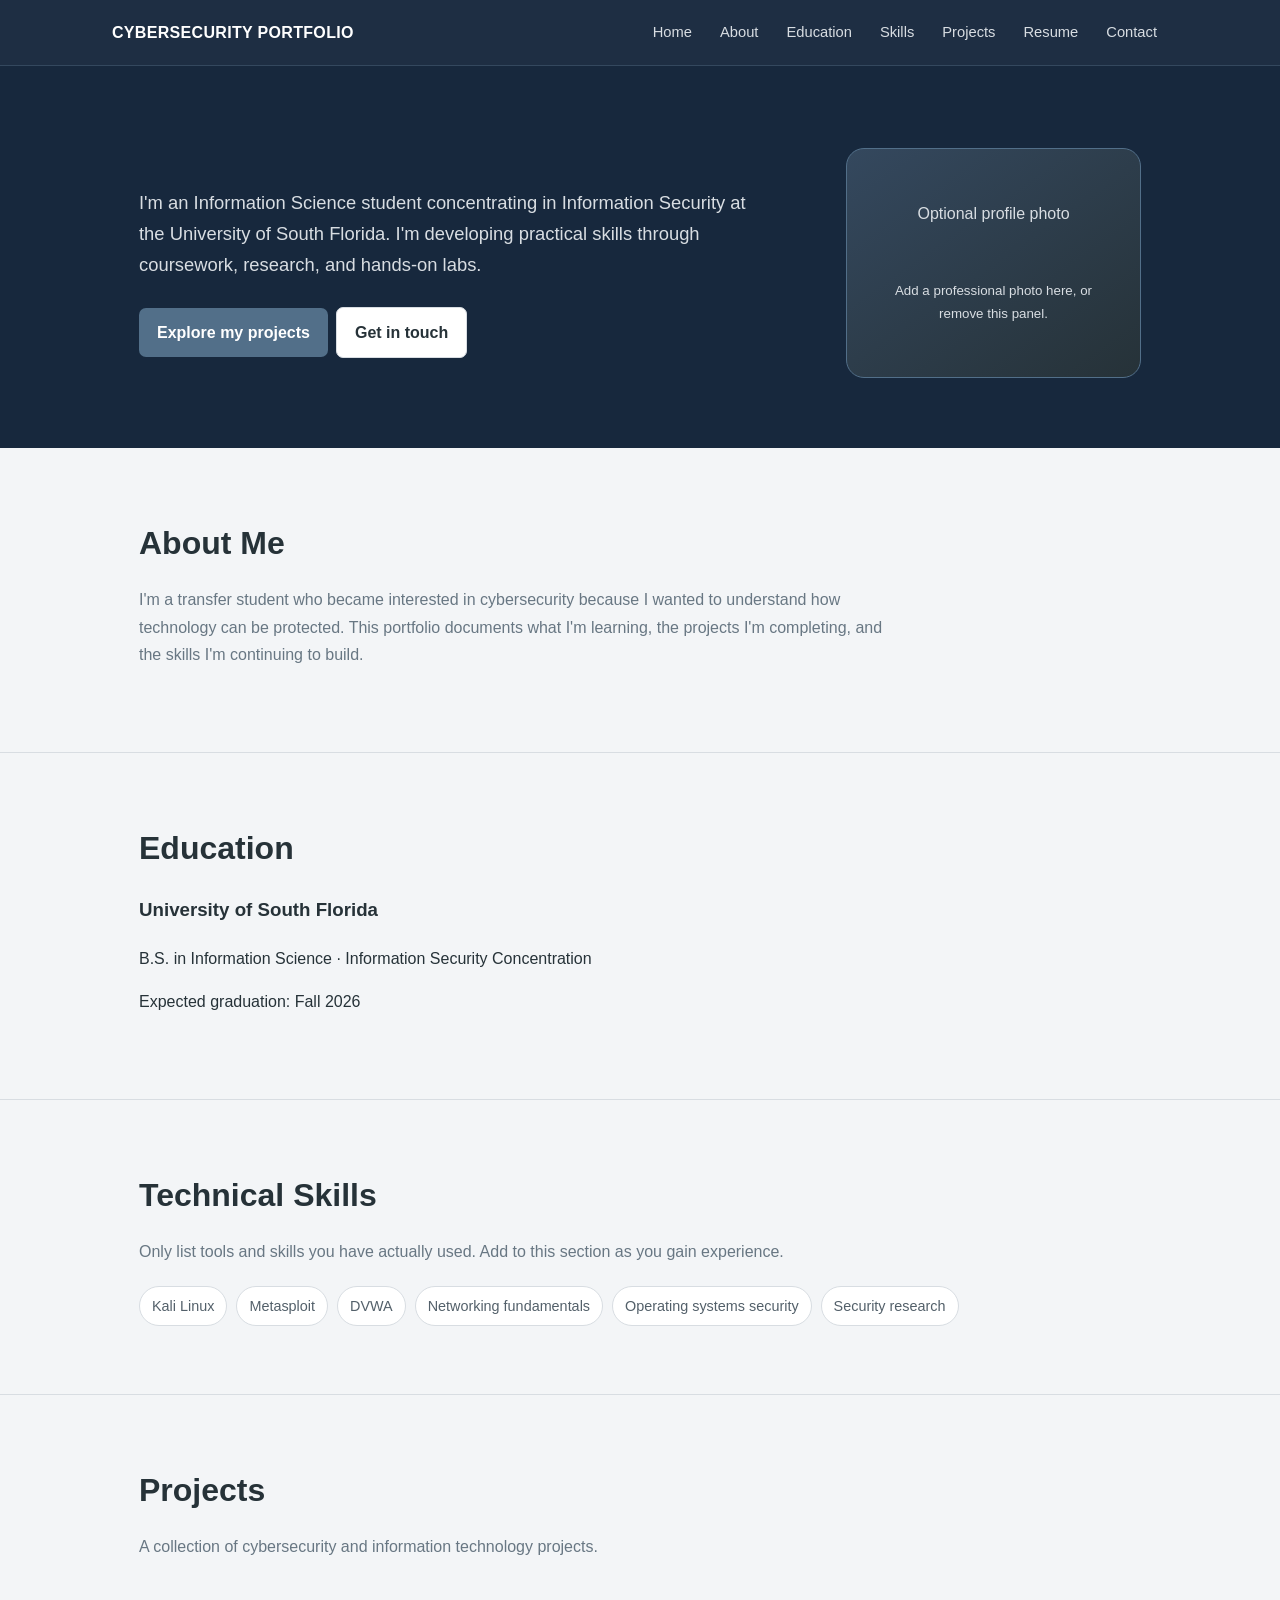
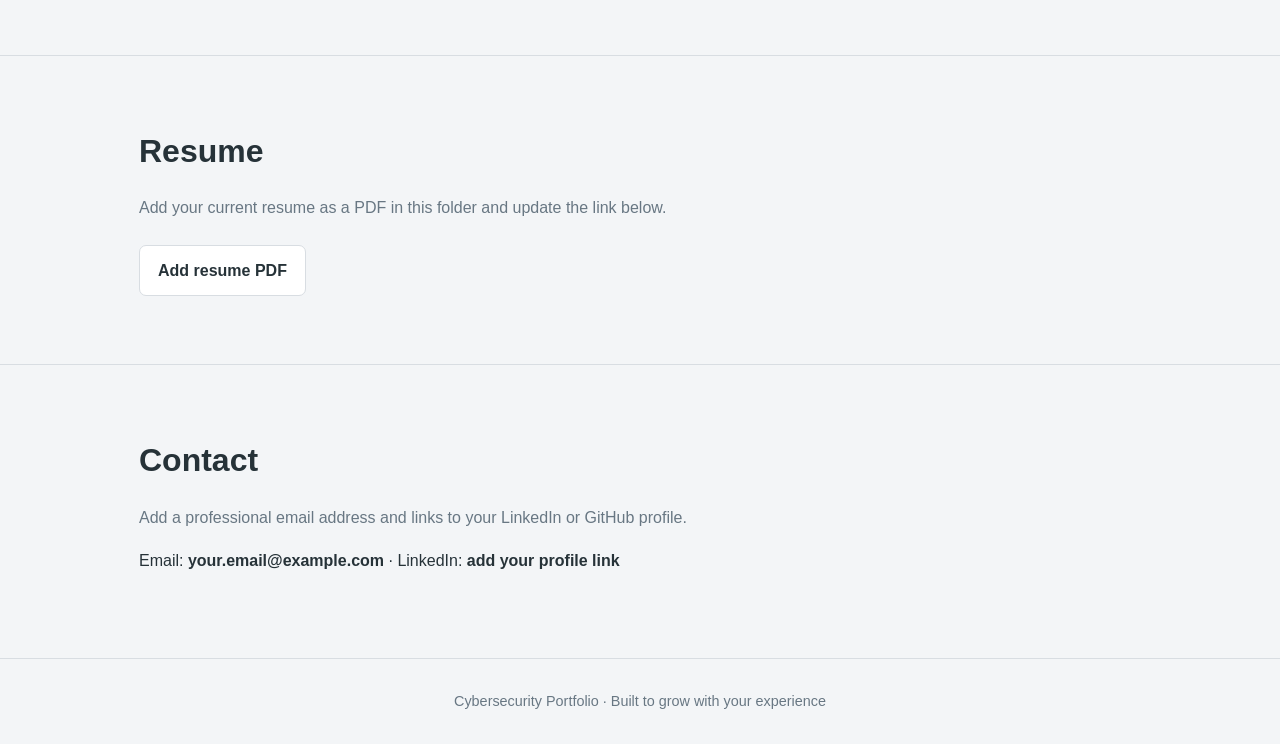
==== index.html @ 1b739c0e "Fix duplicate content in hero section Removed duplicate content in the hero section of the portfolio" ====
<!doctype html><html lang="en"><head><meta charset="utf-8"><meta name="viewport" content="width=device-width, initial-scale=1"><title>Cybersecurity Portfolio</title><link rel="stylesheet" href="assets/css/style.css"></head><body>
<header class="topbar"><div class="nav"><a class="brand" href="#home">CYBERSECURITY PORTFOLIO</a><nav class="navlinks"><a href="#home">Home</a><a href="#about">About</a><a href="#education">Education</a><a href="#skills">Skills</a><a href="#projects">Projects</a><a href="#resume">Resume</a><a href="#contact">Contact</a></nav></div></header>
<main><section class="hero" id="home"><div class="container hero-grid"><div><p class="lead">I'm an Information Science student concentrating in Information Security at the University of South Florida. I'm developing practical skills through coursework, research, and hands-on labs.</p><a class="button" href="#projects">Explore my projects</a><a class="button secondary" href="#contact">Get in touch</a></div><div class="portrait">Optional profile photo<br><small>Add a professional photo here, or remove this panel.</small></div></div></section>
<section class="section" id="about"><div class="container"><h2>About Me</h2><p class="section-intro">I'm a transfer student who became interested in cybersecurity because I wanted to understand how technology can be protected. This portfolio documents what I'm learning, the projects I'm completing, and the skills I'm continuing to build.</p></div></section>
<section class="section" id="education"><div class="container"><h2>Education</h2><div class="panel"><h3>University of South Florida</h3><p>B.S. in Information Science · Information Security Concentration</p><p>Expected graduation: Fall 2026</p></div></div></section>
<section class="section" id="skills"><div class="container"><h2>Technical Skills</h2><p class="section-intro">Only list tools and skills you have actually used. Add to this section as you gain experience.</p><div class="chips"><span class="chip">Kali Linux</span><span class="chip">Metasploit</span><span class="chip">DVWA</span><span class="chip">Networking fundamentals</span><span class="chip">Operating systems security</span><span class="chip">Security research</span></div></div></section>

<section class="section" id="projects">
    <div class="container">
        <h2>Projects</h2>
        <p class="section-intro">
            A collection of cybersecurity and information technology projects.
        </p>

        <div class="grid">
            <!-- Your project cards will go here -->
        </div>
    </div>
</section>

<section class="section" id="resume"><div class="container"><h2>Resume</h2><p class="section-intro">Add your current resume as a PDF in this folder and update the link below.</p><a class="button secondary" href="#" onclick="alert('Replace this link with your resume PDF.');return false;">Add resume PDF</a></div></section>
<section class="section" id="contact"><div class="container"><h2>Contact</h2><p class="section-intro">Add a professional email address and links to your LinkedIn or GitHub profile.</p><p>Email: <strong>your.email@example.com</strong> · LinkedIn: <strong>add your profile link</strong></p></div></section></main><footer>Cybersecurity Portfolio · Built to grow with your experience</footer><script src="assets/js/main.js"></script></body></html>
---- assets/css/style.css ----
:root {
    --ink: #263238;
    --muted: #687783;
    --accent: #526F89;
    --bg: #F3F5F7;
    --card: #FFFFFF;
    --line: #D8DDE2;
}
*{box-sizing:border-box}html{scroll-behavior:smooth;scroll-padding-top:86px}body{margin:0;font:16px/1.7 "Segoe UI",Arial,sans-serif;color:var(--ink);background:var(--bg)}a{color:inherit} .topbar {
    position: sticky;
    top: 0;
    z-index: 10;
    background: rgba(23,40,61,.97);
    border-bottom: 1px solid #34485E;
    backdrop-filter: blur(10px);
}
.nav{max-width:1100px;margin:auto;display:flex;align-items:center;justify-content:space-between;padding:12px 22px;gap:16px} .brand {
    font-weight: 750;
    text-decoration: none;
    letter-spacing: .02em;
    color: #FFFFFF;
}
.navlinks{display:flex;gap:6px;flex-wrap:wrap} .navlinks a {
    padding: 8px 11px;
    border-radius: 7px;
    text-decoration: none;
    font-size: .92rem;
    color: #D8DDE2;
}

.navlinks a:hover,
.navlinks a.active {
    background: #34485E;
    color: #FFFFFF;
}
.container{max-width:1050px;margin:auto;padding:0 24px} .hero {
    padding: 82px 0 70px;
    background: #17283D;
    color: #FFFFFF;
}
.hero-grid{display:grid;grid-template-columns:1.5fr .7fr;gap:75px;align-items:center} .eyebrow {
    text-transform: uppercase;
    letter-spacing: .16em;
    color: #A8BDCE;
    font-size: .78rem;
    font-weight: 700;
}
.hero h1{font-size:clamp(2.2rem,5vw,3.8rem);line-height:1.12;margin:.3em 0} .lead {
    font-size: 1.15rem;
    color: #D8DDE2;
    max-width: 720px;
}
.portrait {
    border-radius: 18px;
    background: linear-gradient(145deg, #34485E, #263238);
    min-height: 230px;
    display: grid;
    place-items: center;
    color: #D8DDE2;
    text-align: center;
    padding: 25px;
    border: 1px solid #526F89;
    width: 100%;
    max-width: 300px;
    justify-self: end;
}
.section{padding:68px 0;border-bottom:1px solid var(--line)}.section h2{font-size:2rem;margin:0 0 10px}.section-intro{color:var(--muted);max-width:760px}.grid{display:grid;grid-template-columns:repeat(2,1fr);gap:18px;margin-top:26px}.tile{background:var(--card);padding:24px;border:1px solid var(--line);border-radius:12px;box-shadow:0 8px 24px rgba(30,45,60,.04)}.tile h3{margin:0 0 8px}.tile p{color:var(--muted);margin:0 0 14px} .tile a {
    color: #526F89;
    font-weight: 650;
    text-decoration: none;
}

.tile a:hover {
    color: #17283D;
    text-decoration: underline;
}
.chips{display:flex;flex-wrap:wrap;gap:9px;margin-top:20px}.chip{background:#fff;border:1px solid var(--line);border-radius:99px;padding:7px 12px;color:#53606a;font-size:.9rem}.two-col{display:grid;grid-template-columns:1fr 1fr;gap:30px}.button{display:inline-block;background:var(--accent);color:#fff;text-decoration:none;padding:11px 18px;border-radius:7px;font-weight:650;margin:8px 8px 0 0}.button.secondary{background:#fff;color:var(--ink);border:1px solid var(--line)}footer{text-align:center;padding:30px;color:var(--muted);font-size:.9rem}.subhead{position:sticky;top:0;background:#fff;border-bottom:1px solid var(--line);padding:15px max(24px,calc((100% - 1050px)/2));display:flex;justify-content:space-between;gap:20px;z-index:5}.subhead nav{display:flex;gap:18px}.subhead a{text-decoration:none}.project-detail{padding-top:55px;padding-bottom:70px}.project-detail section{margin:38px 0}.menu-button{display:none}
@media(max-width:700px){.hero-grid,.two-col{grid-template-columns:1fr}.portrait{min-height:130px}.grid{grid-template-columns:1fr}.nav{align-items:flex-start;flex-direction:column}.navlinks{gap:2px}.navlinks a{padding:6px 8px;font-size:.85rem}.hero{padding:55px 0}.section{padding:48px 0}.subhead{position:static;flex-direction:column}.subhead nav{flex-wrap:wrap}}
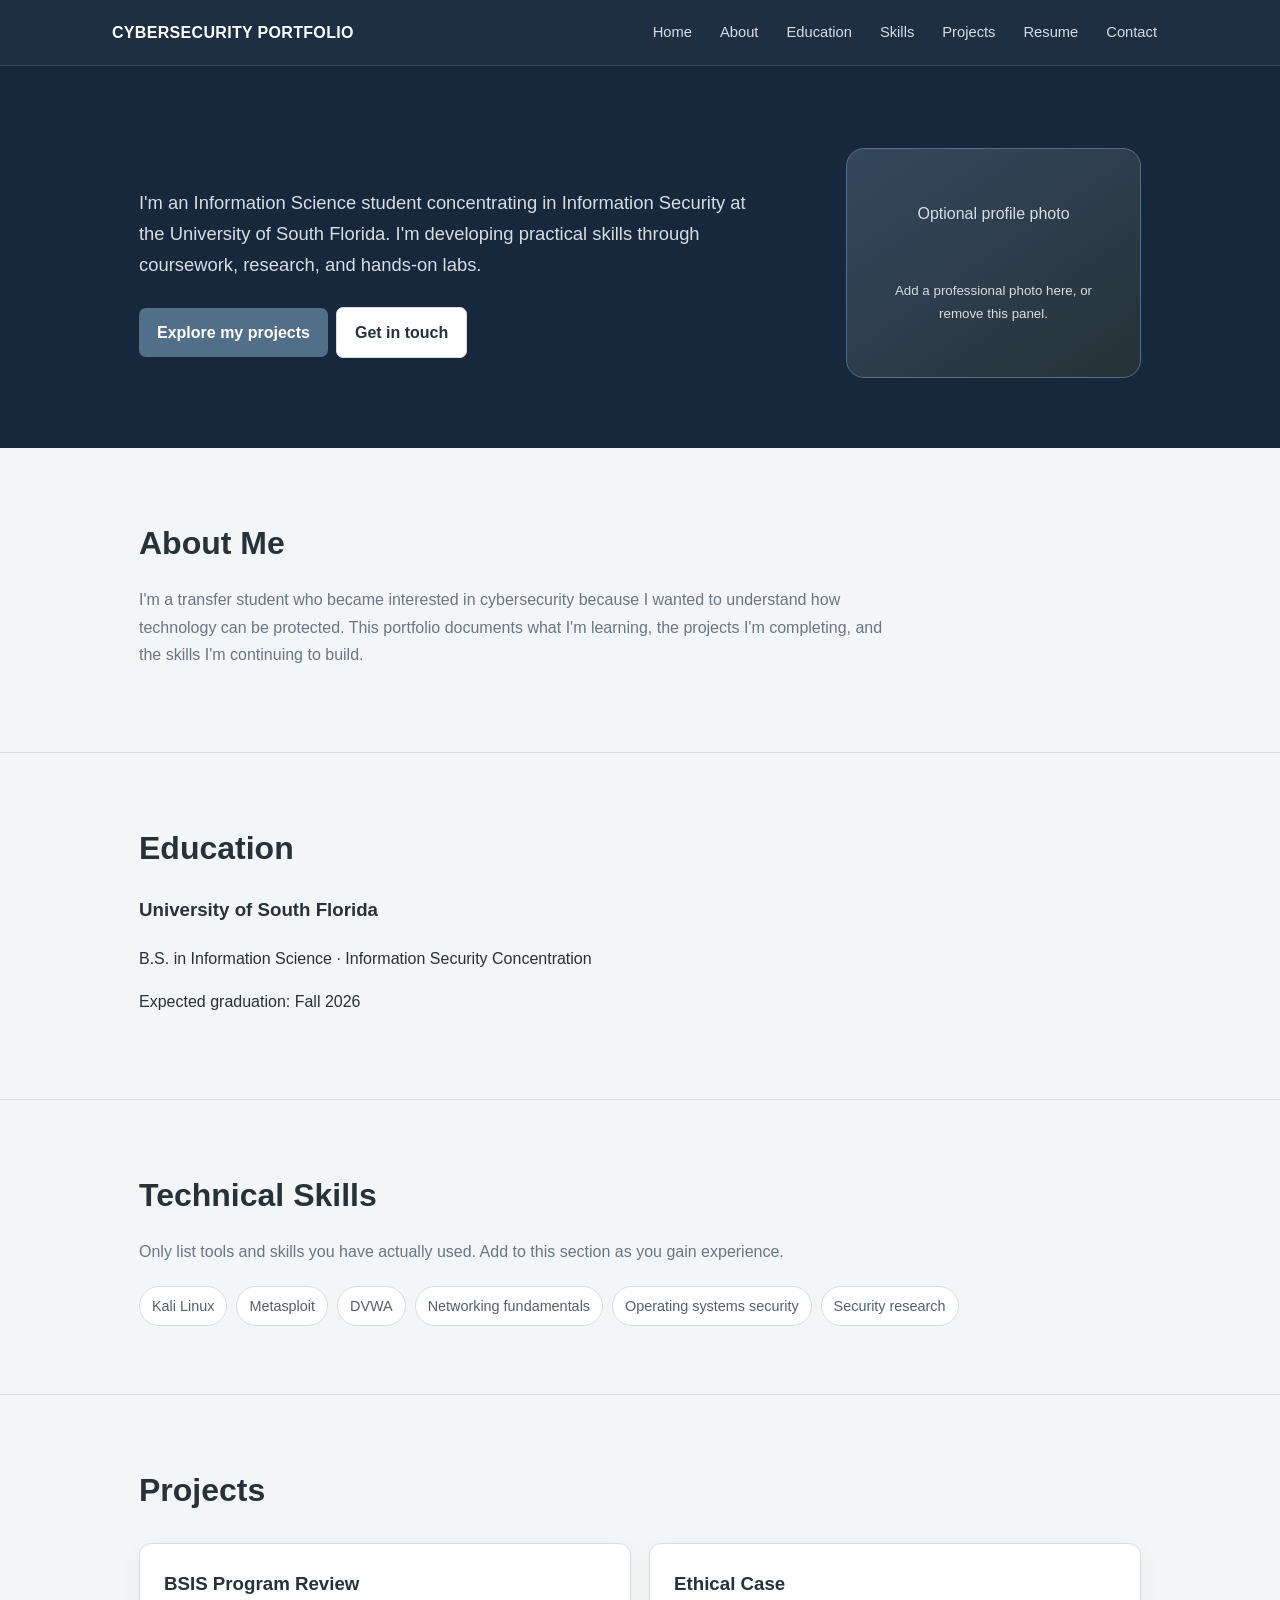
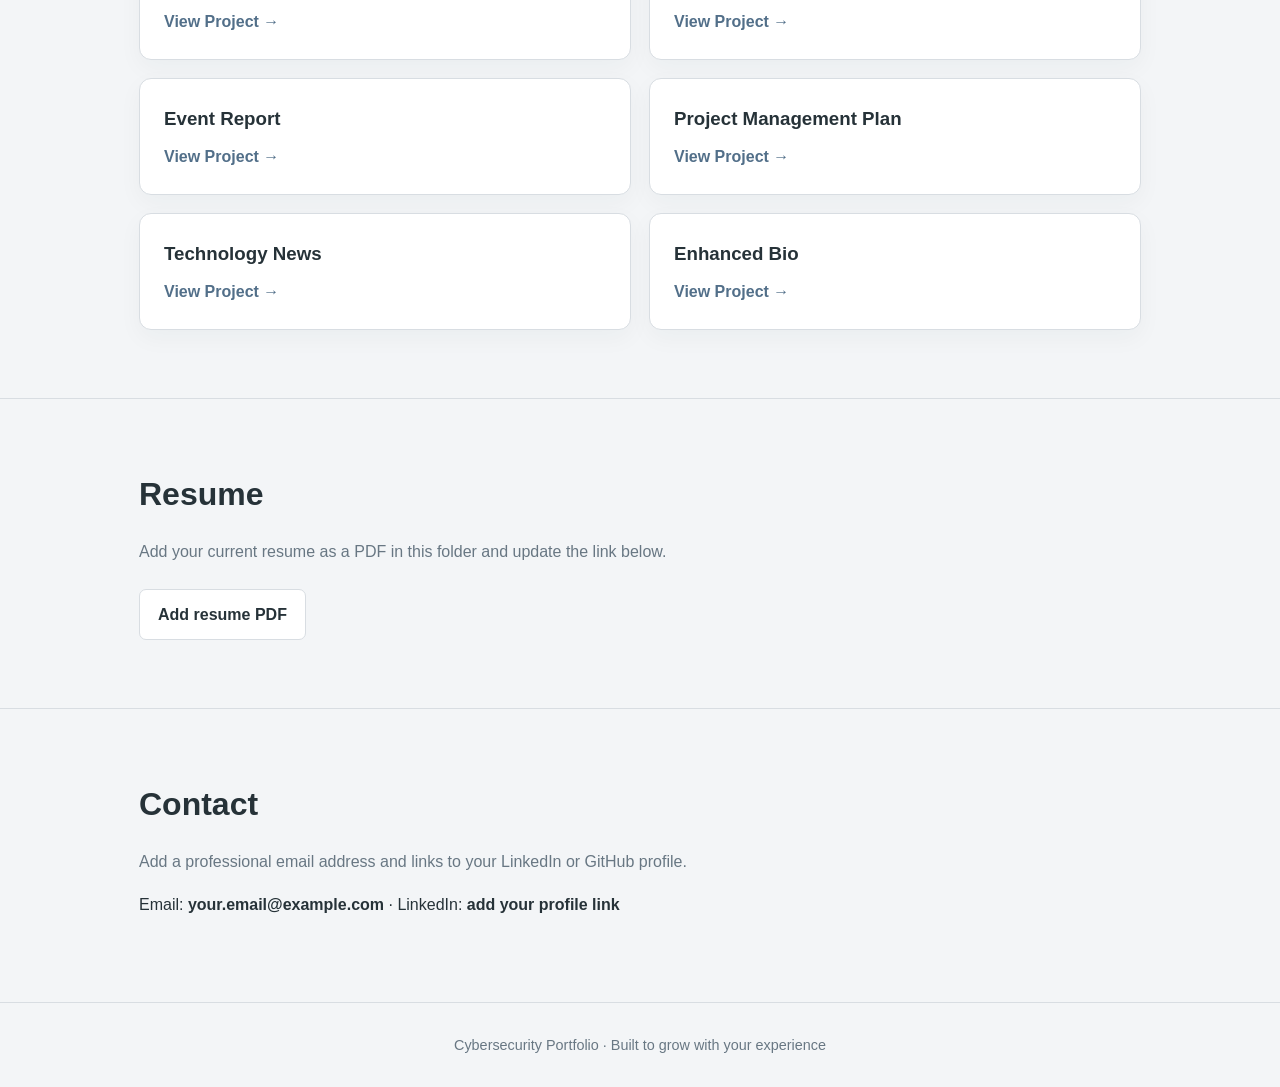
==== commit ef3f5e94: "Add project section with multiple project links" ====
--- a/index.html
+++ b/index.html
@@ -5,18 +5,47 @@
 <section class="section" id="education"><div class="container"><h2>Education</h2><div class="panel"><h3>University of South Florida</h3><p>B.S. in Information Science · Information Security Concentration</p><p>Expected graduation: Fall 2026</p></div></div></section>
 <section class="section" id="skills"><div class="container"><h2>Technical Skills</h2><p class="section-intro">Only list tools and skills you have actually used. Add to this section as you gain experience.</p><div class="chips"><span class="chip">Kali Linux</span><span class="chip">Metasploit</span><span class="chip">DVWA</span><span class="chip">Networking fundamentals</span><span class="chip">Operating systems security</span><span class="chip">Security research</span></div></div></section>
 
+
 <section class="section" id="projects">
     <div class="container">
         <h2>Projects</h2>
-        <p class="section-intro">
-            A collection of cybersecurity and information technology projects.
-        </p>
 
         <div class="grid">
-            <!-- Your project cards will go here -->
+
+            <article class="tile">
+                <h3>BSIS Program Review</h3>
+                <a href="documents/BSIS%20Program%20Review.pdf" target="_blank">View Project →</a>
+            </article>
+
+            <article class="tile">
+                <h3>Ethical Case</h3>
+                <a href="documents/EthicalCase.docx" target="_blank">View Project →</a>
+            </article>
+
+            <article class="tile">
+                <h3>Event Report</h3>
+                <a href="documents/Event%20Report.docx" target="_blank">View Project →</a>
+            </article>
+
+            <article class="tile">
+                <h3>Project Management Plan</h3>
+                <a href="documents/Project%20Management%20Plan.docx" target="_blank">View Project →</a>
+            </article>
+
+            <article class="tile">
+                <h3>Technology News</h3>
+                <a href="documents/TechnologyNews.docx" target="_blank">View Project →</a>
+            </article>
+
+            <article class="tile">
+                <h3>Enhanced Bio</h3>
+                <a href="documents/annotated-EnhancedBio.docx.pdf" target="_blank">View Project →</a>
+            </article>
+
         </div>
     </div>
 </section>
 
+
 <section class="section" id="resume"><div class="container"><h2>Resume</h2><p class="section-intro">Add your current resume as a PDF in this folder and update the link below.</p><a class="button secondary" href="#" onclick="alert('Replace this link with your resume PDF.');return false;">Add resume PDF</a></div></section>
 <section class="section" id="contact"><div class="container"><h2>Contact</h2><p class="section-intro">Add a professional email address and links to your LinkedIn or GitHub profile.</p><p>Email: <strong>your.email@example.com</strong> · LinkedIn: <strong>add your profile link</strong></p></div></section></main><footer>Cybersecurity Portfolio · Built to grow with your experience</footer><script src="assets/js/main.js"></script></body></html>
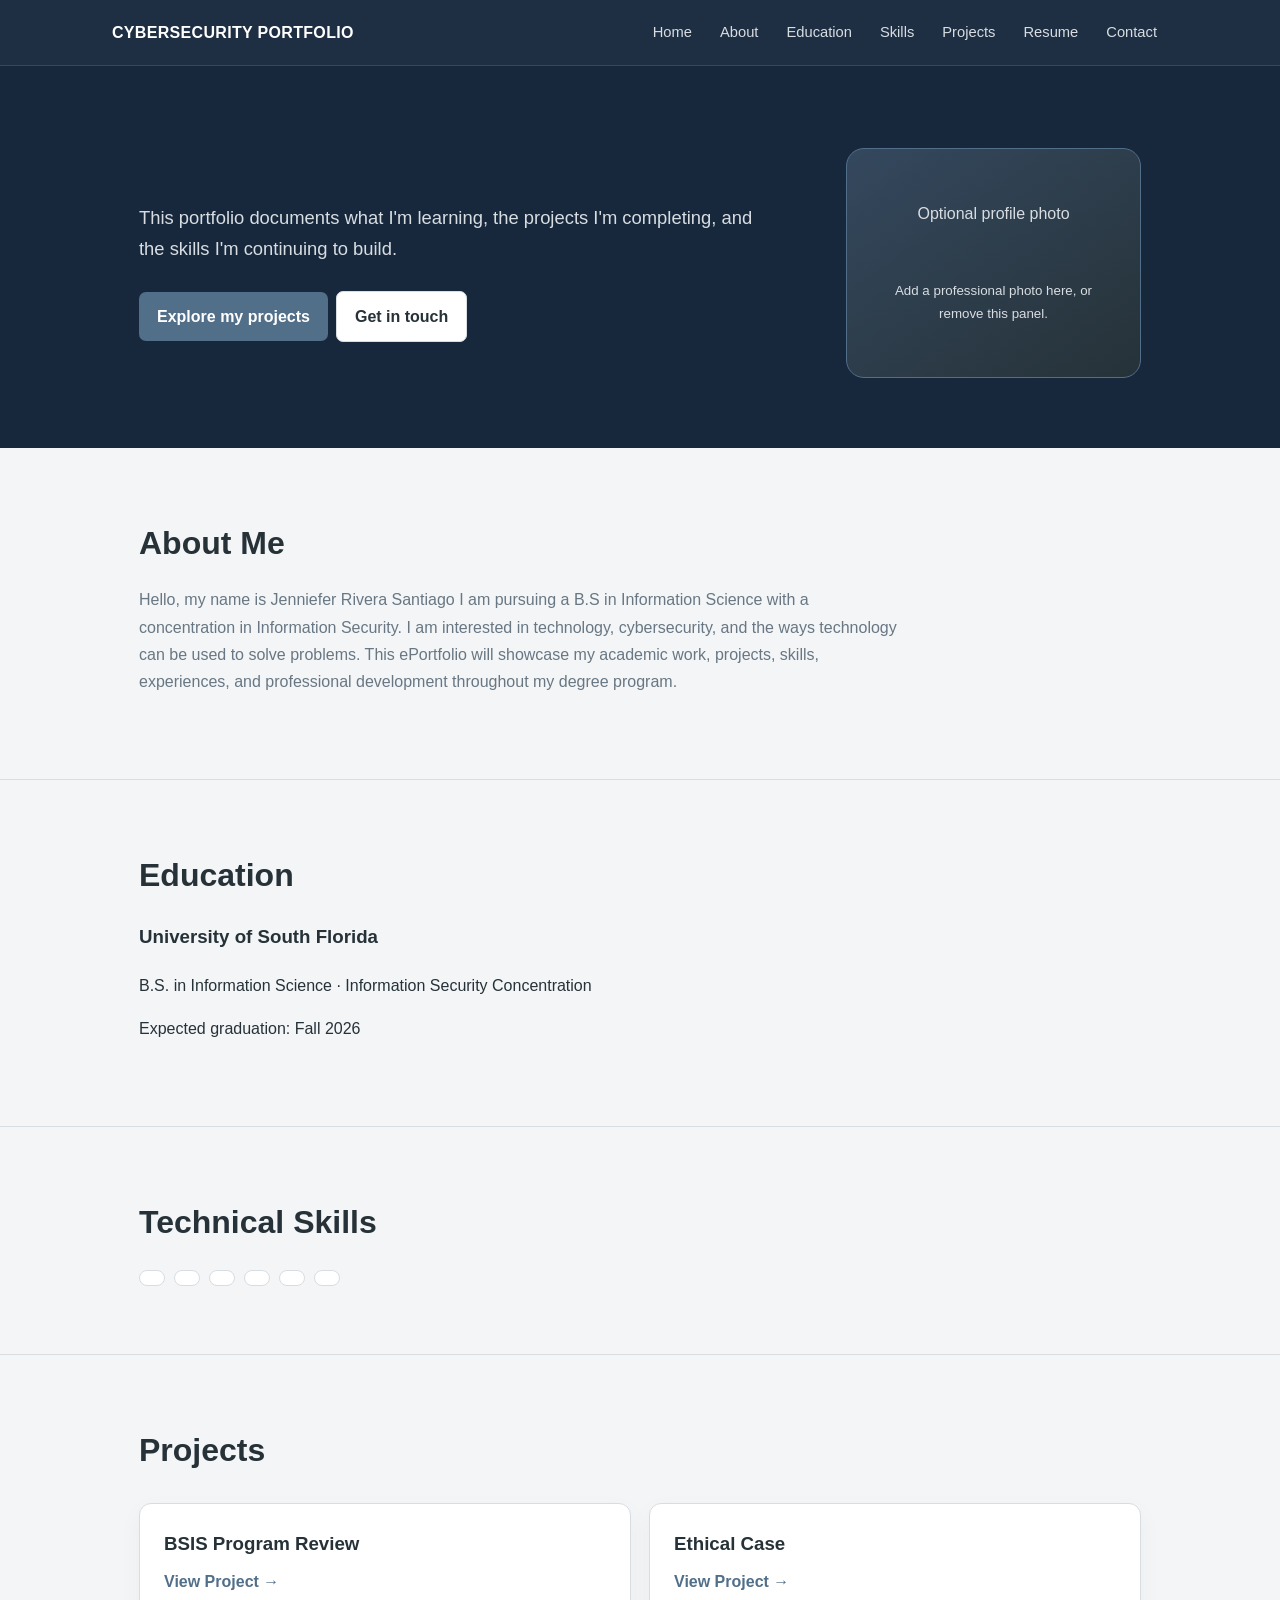
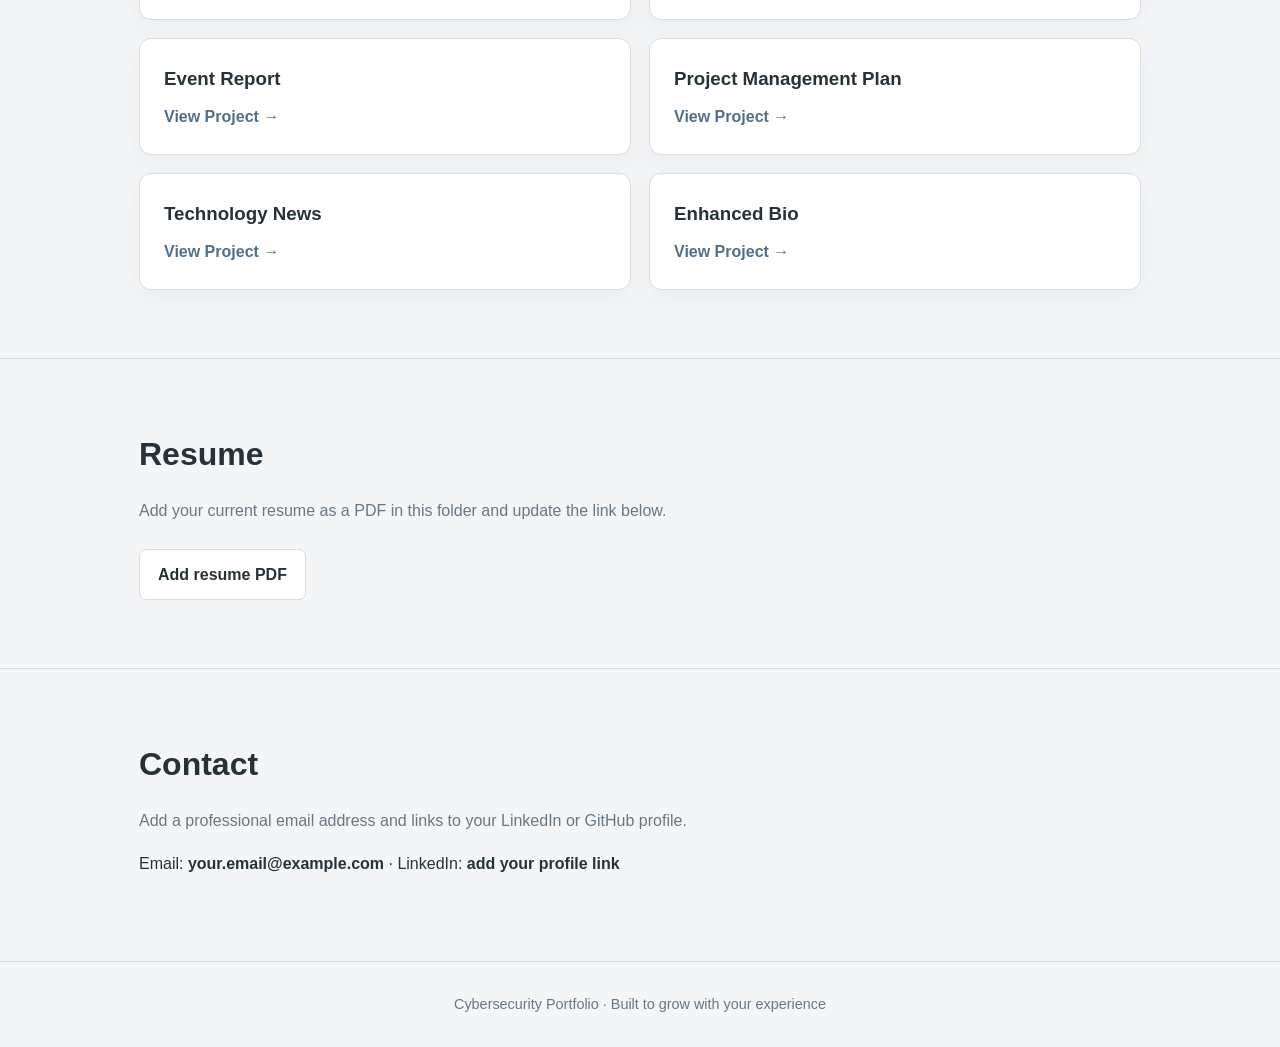
==== commit 0b9c56d9: "Revise portfolio introduction and skills section Updated portfolio content and personal introduction" ====
--- a/index.html
+++ b/index.html
@@ -1,9 +1,12 @@
-<!doctype html><html lang="en"><head><meta charset="utf-8"><meta name="viewport" content="width=device-width, initial-scale=1"><title>Cybersecurity Portfolio</title><link rel="stylesheet" href="assets/css/style.css"></head><body>
+<!doctype html><html lang="en"><head><meta charset="utf-8"><meta name="viewport" content="width=device-width, initial-scale=1"><title>Welcome to my portfolio</title><link rel="stylesheet" href="assets/css/style.css"></head><body>
 <header class="topbar"><div class="nav"><a class="brand" href="#home">CYBERSECURITY PORTFOLIO</a><nav class="navlinks"><a href="#home">Home</a><a href="#about">About</a><a href="#education">Education</a><a href="#skills">Skills</a><a href="#projects">Projects</a><a href="#resume">Resume</a><a href="#contact">Contact</a></nav></div></header>
-<main><section class="hero" id="home"><div class="container hero-grid"><div><p class="lead">I'm an Information Science student concentrating in Information Security at the University of South Florida. I'm developing practical skills through coursework, research, and hands-on labs.</p><a class="button" href="#projects">Explore my projects</a><a class="button secondary" href="#contact">Get in touch</a></div><div class="portrait">Optional profile photo<br><small>Add a professional photo here, or remove this panel.</small></div></div></section>
-<section class="section" id="about"><div class="container"><h2>About Me</h2><p class="section-intro">I'm a transfer student who became interested in cybersecurity because I wanted to understand how technology can be protected. This portfolio documents what I'm learning, the projects I'm completing, and the skills I'm continuing to build.</p></div></section>
+<main><section class="hero" id="home"><div class="container hero-grid"><div><p class="lead">This portfolio documents what I'm learning, the projects I'm completing, and the skills I'm continuing to build.</p><a class="button" href="#projects">Explore my projects</a><a class="button secondary" href="#contact">Get in touch</a></div><div class="portrait">Optional profile photo<br><small>Add a professional photo here, or remove this panel.</small></div></div></section>
+<section class="section" id="about"><div class="container"><h2>About Me</h2><p class="section-intro">Hello, my name is Jenniefer Rivera Santiago
+I am pursuing a B.S in Information Science  with a concentration in Information Security. I am interested in technology, cybersecurity, and the ways technology can be used to solve problems.
+This ePortfolio will showcase my academic work, projects, skills, experiences, and professional development throughout my degree program.</p></div></section>
 <section class="section" id="education"><div class="container"><h2>Education</h2><div class="panel"><h3>University of South Florida</h3><p>B.S. in Information Science · Information Security Concentration</p><p>Expected graduation: Fall 2026</p></div></div></section>
-<section class="section" id="skills"><div class="container"><h2>Technical Skills</h2><p class="section-intro">Only list tools and skills you have actually used. Add to this section as you gain experience.</p><div class="chips"><span class="chip">Kali Linux</span><span class="chip">Metasploit</span><span class="chip">DVWA</span><span class="chip">Networking fundamentals</span><span class="chip">Operating systems security</span><span class="chip">Security research</span></div></div></section>
+<section class="section" id="skills"><div class="container"><h2>Technical Skills</h2><p class="section-intro"></p><div class="chips"><span class="chip"></span><span class="chip"></span><span class="chip"></span><span class="chip"></span><span class="chip"></span><span class="chip"></span></div></div></section>
+
 
 
 <section class="section" id="projects">
@@ -19,22 +22,22 @@
 
             <article class="tile">
                 <h3>Ethical Case</h3>
-                <a href="documents/EthicalCase.docx" target="_blank">View Project →</a>
+                <a href="documents/EthicalCase.pdf" target="_blank">View Project →</a>
             </article>
 
             <article class="tile">
                 <h3>Event Report</h3>
-                <a href="documents/Event%20Report.docx" target="_blank">View Project →</a>
+                <a href="documents/Event%20Report.pdf" target="_blank">View Project →</a>
             </article>
 
             <article class="tile">
                 <h3>Project Management Plan</h3>
-                <a href="documents/Project%20Management%20Plan.docx" target="_blank">View Project →</a>
+                <a href="documents/Project%20Management%20Plan.pdf" target="_blank">View Project →</a>
             </article>
 
             <article class="tile">
                 <h3>Technology News</h3>
-                <a href="documents/TechnologyNews.docx" target="_blank">View Project →</a>
+                <a href="documents/TechnologyNews.pdf" target="_blank">View Project →</a>
             </article>
 
             <article class="tile">
@@ -47,5 +50,6 @@
 </section>
 
 
+
 <section class="section" id="resume"><div class="container"><h2>Resume</h2><p class="section-intro">Add your current resume as a PDF in this folder and update the link below.</p><a class="button secondary" href="#" onclick="alert('Replace this link with your resume PDF.');return false;">Add resume PDF</a></div></section>
 <section class="section" id="contact"><div class="container"><h2>Contact</h2><p class="section-intro">Add a professional email address and links to your LinkedIn or GitHub profile.</p><p>Email: <strong>your.email@example.com</strong> · LinkedIn: <strong>add your profile link</strong></p></div></section></main><footer>Cybersecurity Portfolio · Built to grow with your experience</footer><script src="assets/js/main.js"></script></body></html>
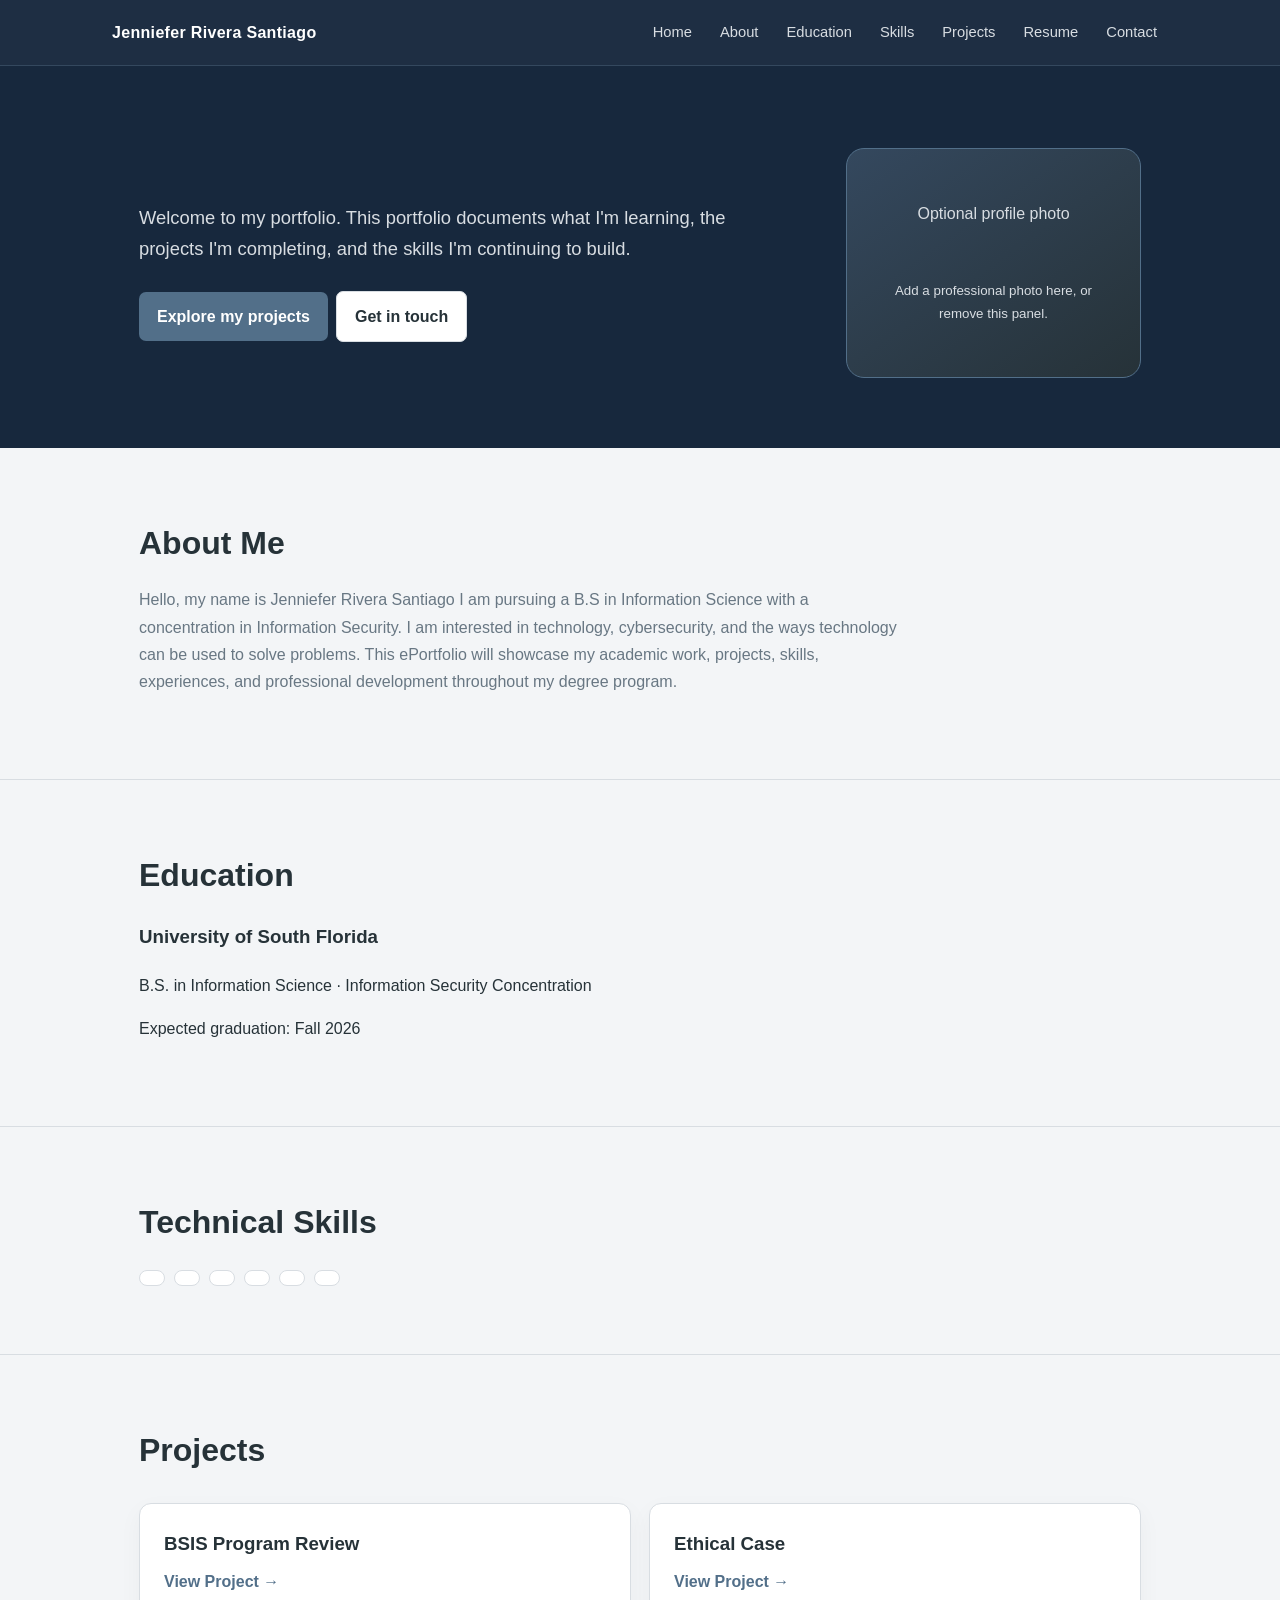
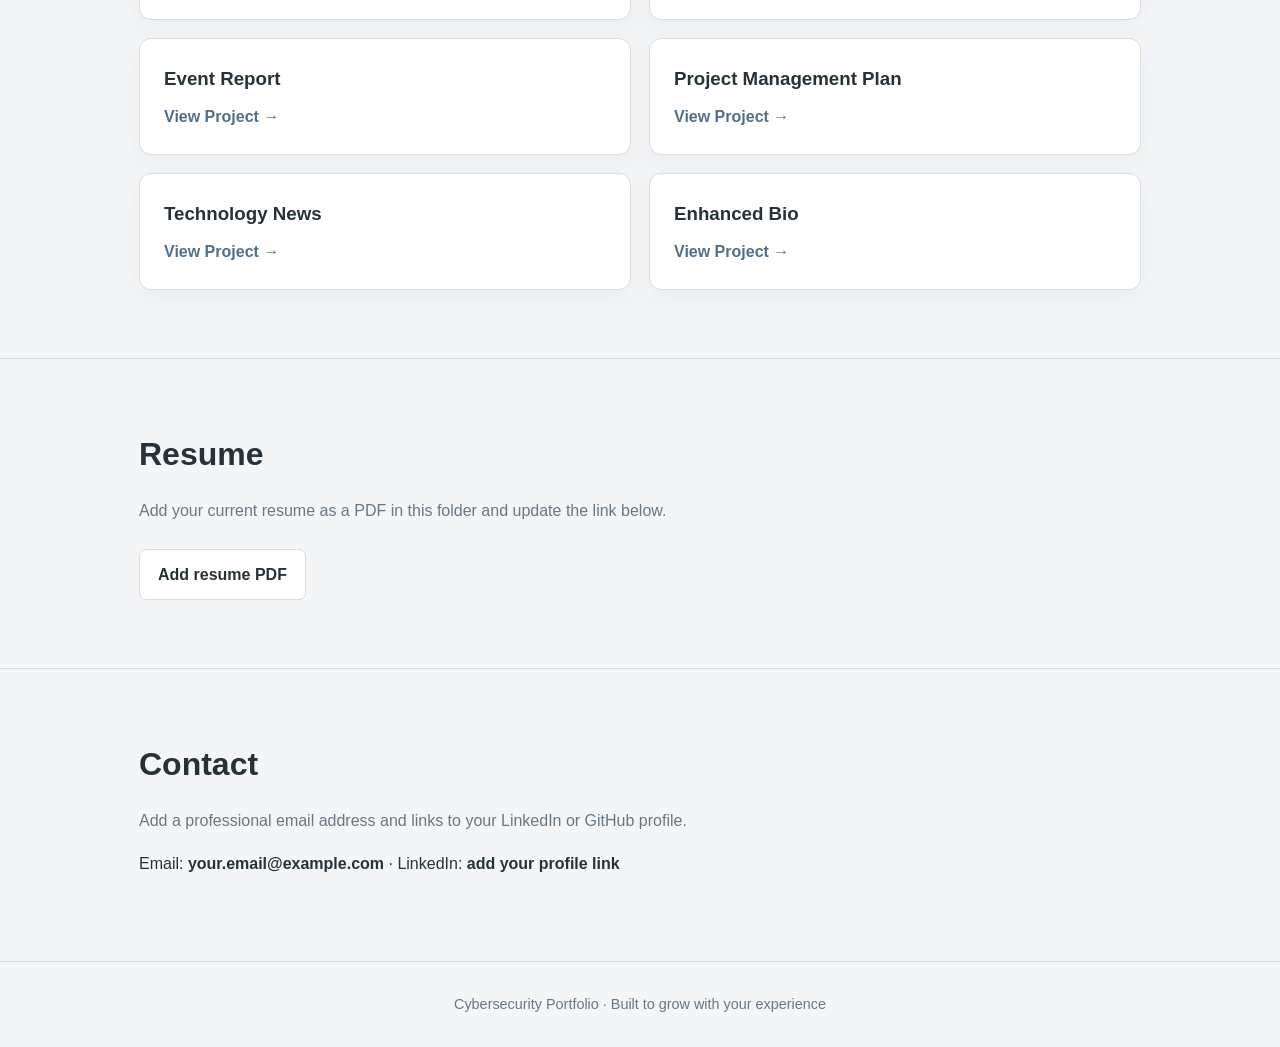
==== commit 675d84d5: "Revise header and hero section content Updated the header to include the full name and modified the " ====
--- a/index.html
+++ b/index.html
@@ -1,6 +1,7 @@
 <!doctype html><html lang="en"><head><meta charset="utf-8"><meta name="viewport" content="width=device-width, initial-scale=1"><title>Welcome to my portfolio</title><link rel="stylesheet" href="assets/css/style.css"></head><body>
-<header class="topbar"><div class="nav"><a class="brand" href="#home">CYBERSECURITY PORTFOLIO</a><nav class="navlinks"><a href="#home">Home</a><a href="#about">About</a><a href="#education">Education</a><a href="#skills">Skills</a><a href="#projects">Projects</a><a href="#resume">Resume</a><a href="#contact">Contact</a></nav></div></header>
-<main><section class="hero" id="home"><div class="container hero-grid"><div><p class="lead">This portfolio documents what I'm learning, the projects I'm completing, and the skills I'm continuing to build.</p><a class="button" href="#projects">Explore my projects</a><a class="button secondary" href="#contact">Get in touch</a></div><div class="portrait">Optional profile photo<br><small>Add a professional photo here, or remove this panel.</small></div></div></section>
+<header class="topbar"><div class="nav"><a class="brand" href="#home">Jenniefer Rivera Santiago </a><nav class="navlinks"><a href="#home">Home</a><a href="#about">About</a><a href="#education">Education</a><a href="#skills">Skills</a><a href="#projects">Projects</a><a href="#resume">Resume</a><a href="#contact">Contact</a></nav></div></header>
+<main><section class="hero" id="home"><div class="container hero-grid"><div><p class="lead"> Welcome to my portfolio.
+    This portfolio documents what I'm learning, the projects I'm completing, and the skills I'm continuing to build.</p><a class="button" href="#projects">Explore my projects</a><a class="button secondary" href="#contact">Get in touch</a></div><div class="portrait">Optional profile photo<br><small>Add a professional photo here, or remove this panel.</small></div></div></section>
 <section class="section" id="about"><div class="container"><h2>About Me</h2><p class="section-intro">Hello, my name is Jenniefer Rivera Santiago
 I am pursuing a B.S in Information Science  with a concentration in Information Security. I am interested in technology, cybersecurity, and the ways technology can be used to solve problems.
 This ePortfolio will showcase my academic work, projects, skills, experiences, and professional development throughout my degree program.</p></div></section>
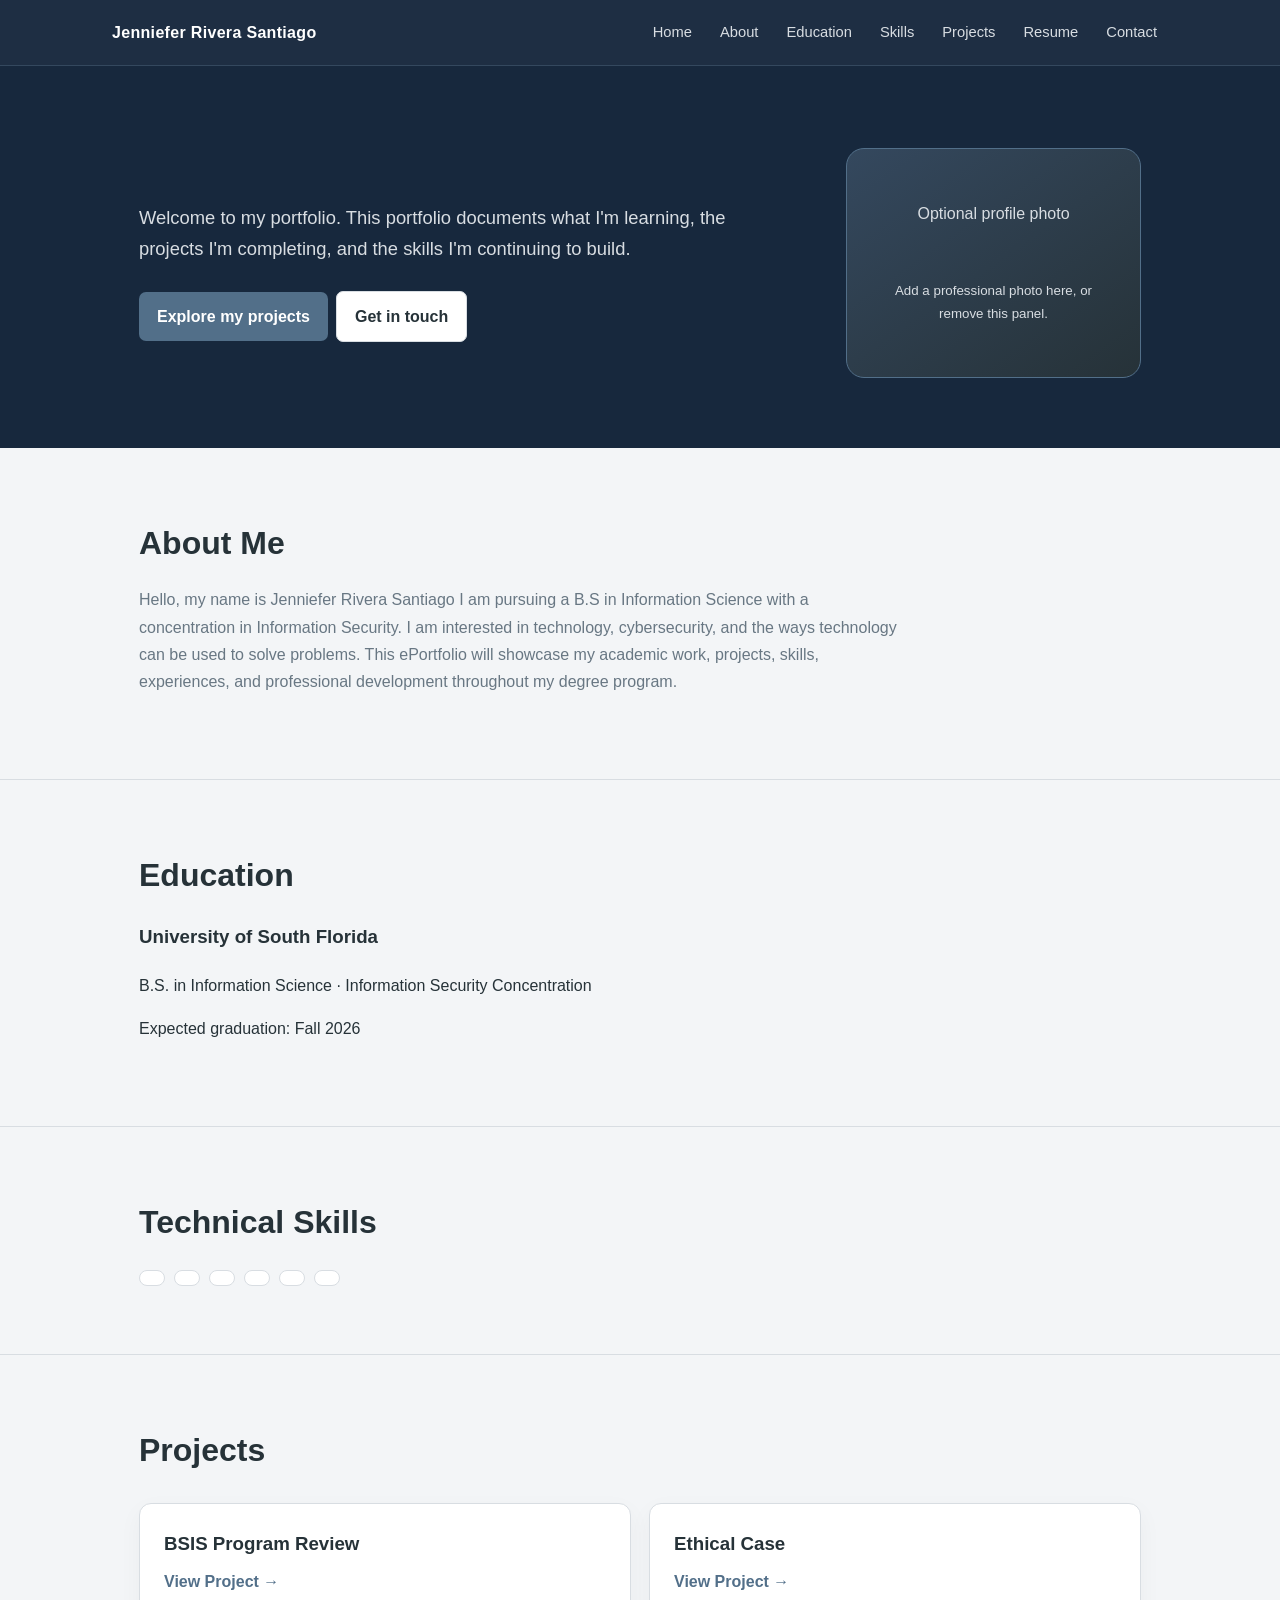
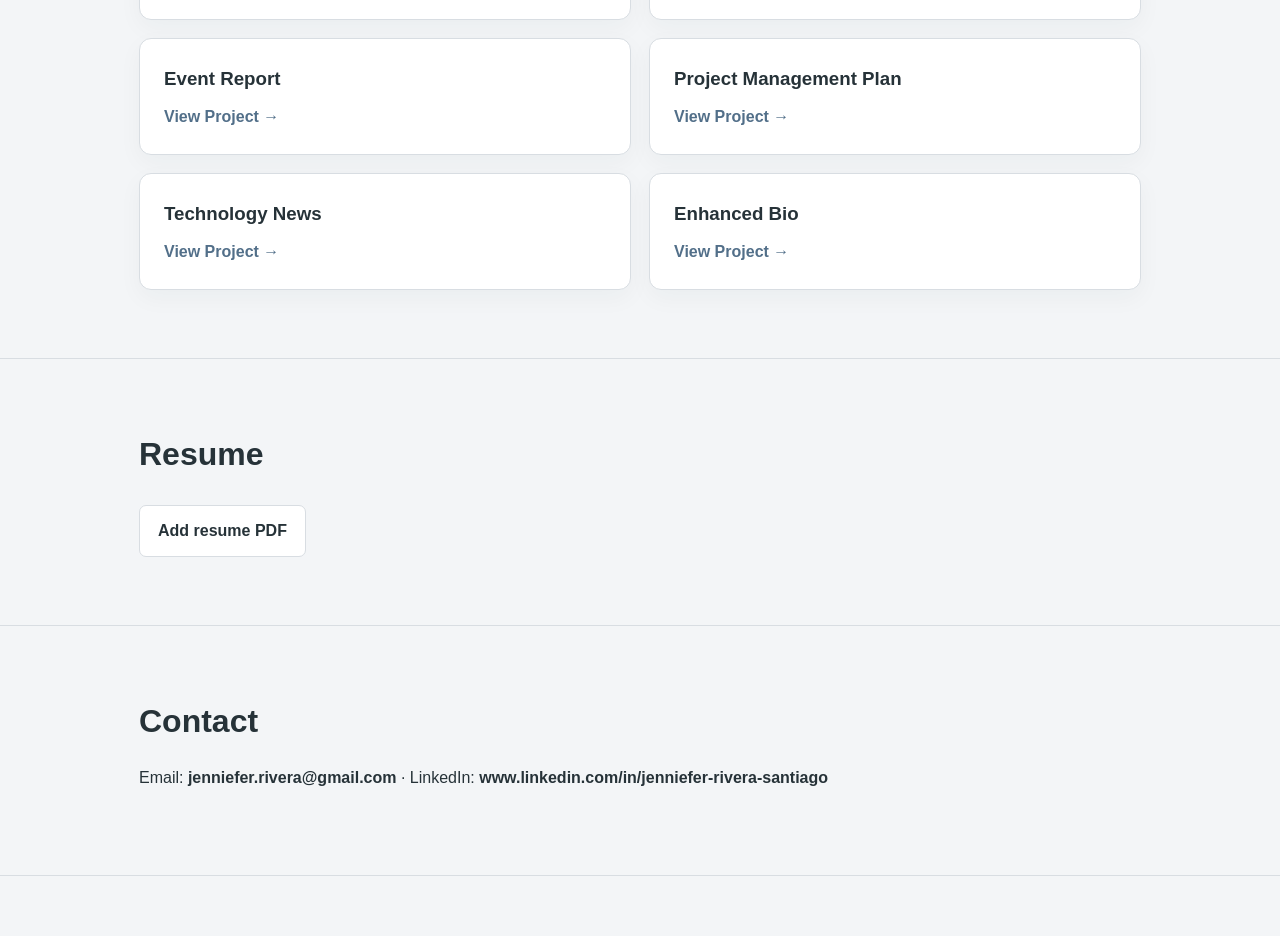
==== commit ddd0541d: "Revise resume and contact sections in index.html Updated contact section with email and LinkedIn pro" ====
--- a/index.html
+++ b/index.html
@@ -52,5 +52,7 @@
 
 
 
-<section class="section" id="resume"><div class="container"><h2>Resume</h2><p class="section-intro">Add your current resume as a PDF in this folder and update the link below.</p><a class="button secondary" href="#" onclick="alert('Replace this link with your resume PDF.');return false;">Add resume PDF</a></div></section>
-<section class="section" id="contact"><div class="container"><h2>Contact</h2><p class="section-intro">Add a professional email address and links to your LinkedIn or GitHub profile.</p><p>Email: <strong>your.email@example.com</strong> · LinkedIn: <strong>add your profile link</strong></p></div></section></main><footer>Cybersecurity Portfolio · Built to grow with your experience</footer><script src="assets/js/main.js"></script></body></html>
+<section class="section" id="resume"><div class="container"><h2>Resume</h2><p class="section-intro"></p><a class="button secondary" href="#" onclick="alert('Replace this link with your resume PDF.');return false;">Add resume PDF</a></div></section>
+<section class="section" id="contact"><div class="container"><h2>Contact</h2><p class="section-intro"></p><p>Email: <strong>jenniefer.rivera@gmail.com</strong> · LinkedIn: <strong>www.linkedin.com/in/jenniefer-rivera-santiago
+
+</strong></p></div></section></main><footer></footer><script src="assets/js/main.js"></script></body></html>
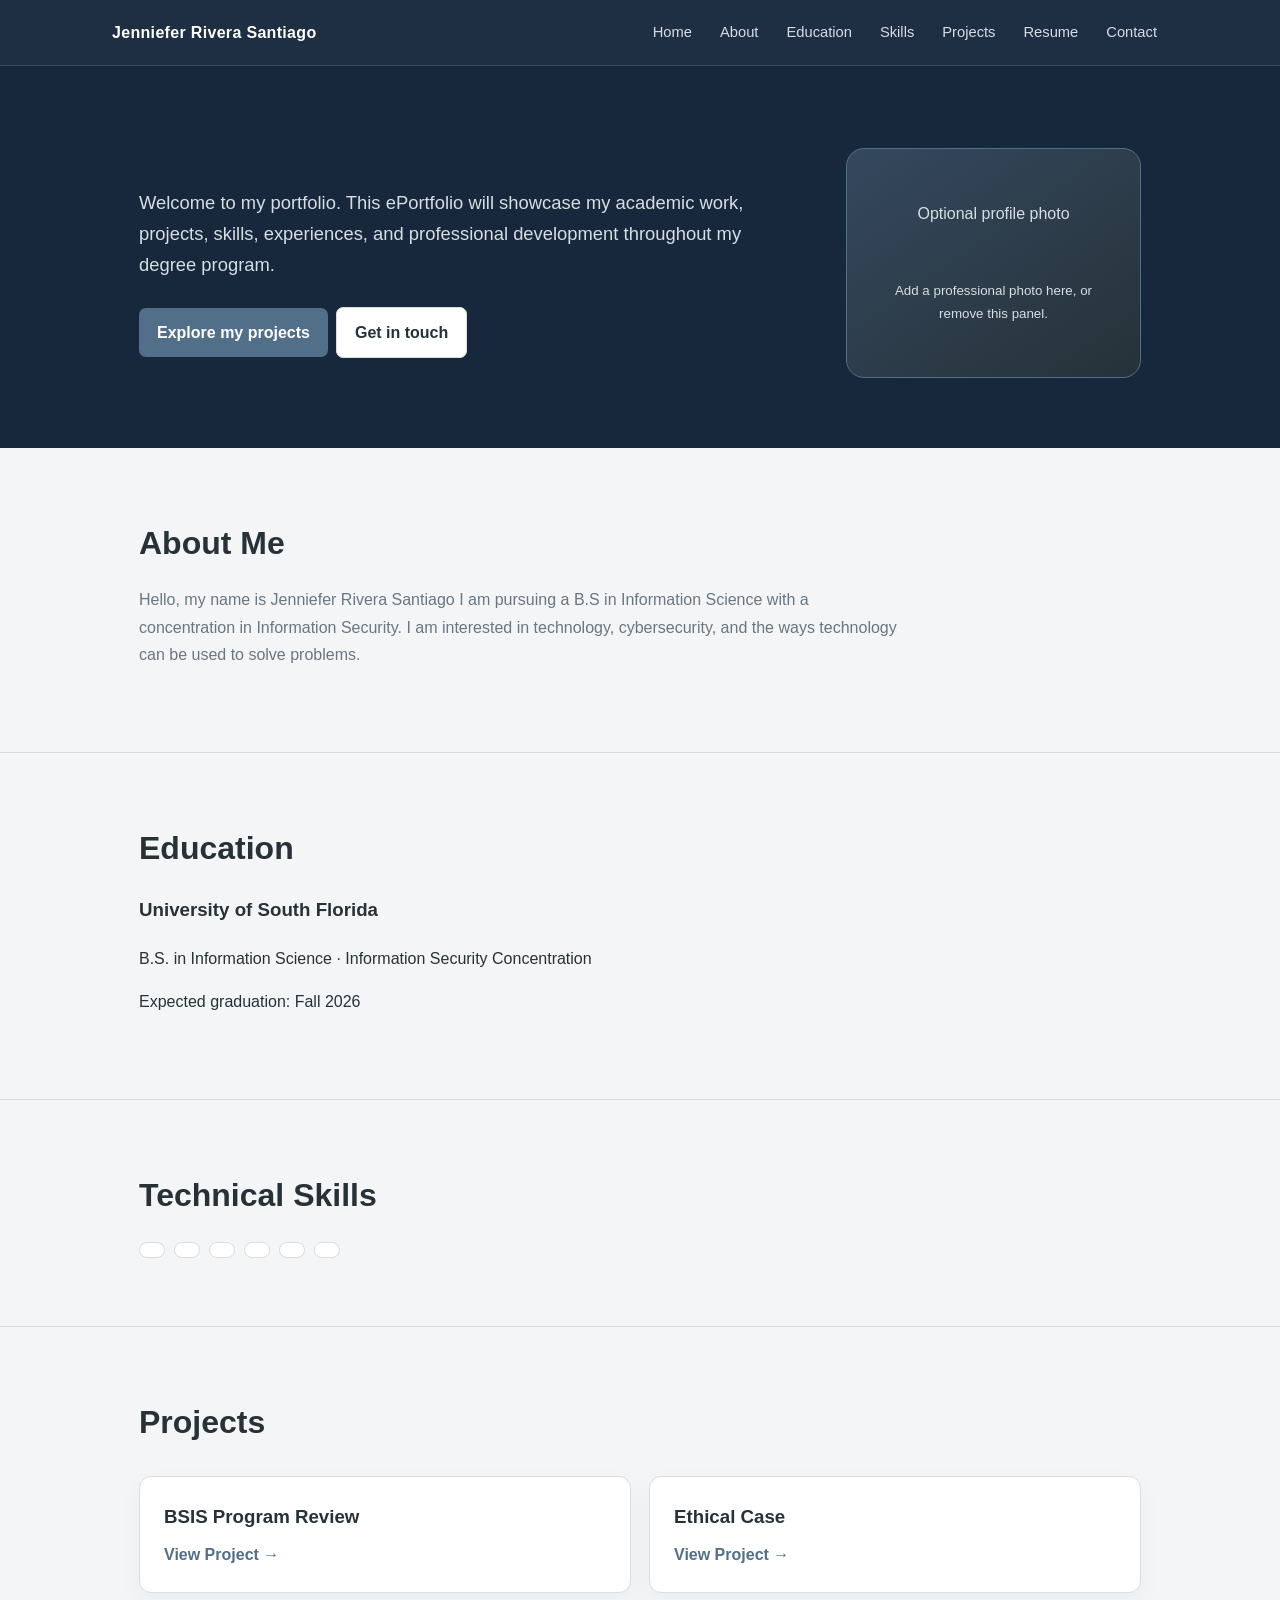
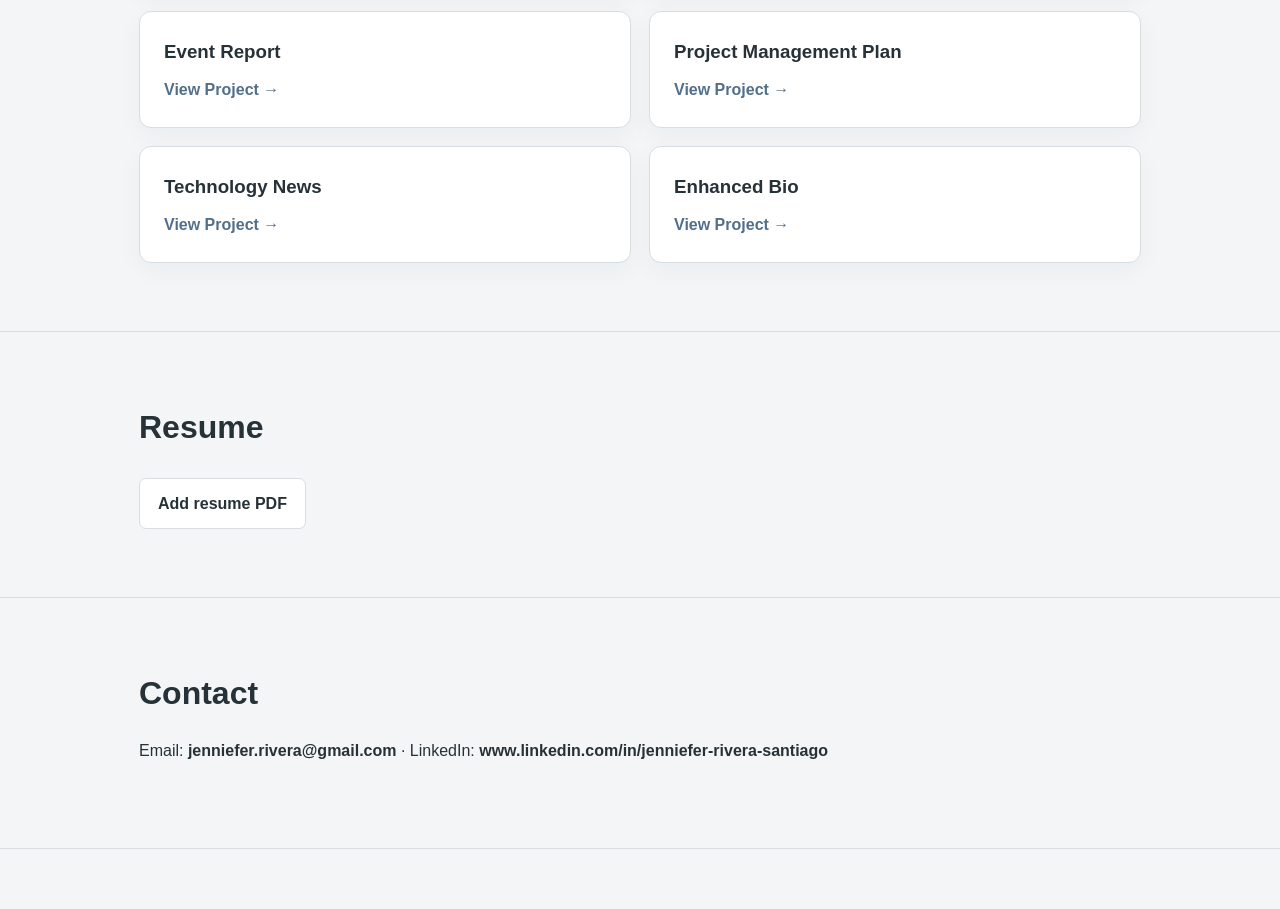
==== commit 18653850: "Update portfolio introduction text" ====
--- a/index.html
+++ b/index.html
@@ -1,10 +1,10 @@
 <!doctype html><html lang="en"><head><meta charset="utf-8"><meta name="viewport" content="width=device-width, initial-scale=1"><title>Welcome to my portfolio</title><link rel="stylesheet" href="assets/css/style.css"></head><body>
 <header class="topbar"><div class="nav"><a class="brand" href="#home">Jenniefer Rivera Santiago </a><nav class="navlinks"><a href="#home">Home</a><a href="#about">About</a><a href="#education">Education</a><a href="#skills">Skills</a><a href="#projects">Projects</a><a href="#resume">Resume</a><a href="#contact">Contact</a></nav></div></header>
 <main><section class="hero" id="home"><div class="container hero-grid"><div><p class="lead"> Welcome to my portfolio.
-    This portfolio documents what I'm learning, the projects I'm completing, and the skills I'm continuing to build.</p><a class="button" href="#projects">Explore my projects</a><a class="button secondary" href="#contact">Get in touch</a></div><div class="portrait">Optional profile photo<br><small>Add a professional photo here, or remove this panel.</small></div></div></section>
+    This ePortfolio will showcase my academic work, projects, skills, experiences, and professional development throughout my degree program.</p><a class="button" href="#projects">Explore my projects</a><a class="button secondary" href="#contact">Get in touch</a></div><div class="portrait">Optional profile photo<br><small>Add a professional photo here, or remove this panel.</small></div></div></section>
 <section class="section" id="about"><div class="container"><h2>About Me</h2><p class="section-intro">Hello, my name is Jenniefer Rivera Santiago
 I am pursuing a B.S in Information Science  with a concentration in Information Security. I am interested in technology, cybersecurity, and the ways technology can be used to solve problems.
-This ePortfolio will showcase my academic work, projects, skills, experiences, and professional development throughout my degree program.</p></div></section>
+</p></div></section>
 <section class="section" id="education"><div class="container"><h2>Education</h2><div class="panel"><h3>University of South Florida</h3><p>B.S. in Information Science · Information Security Concentration</p><p>Expected graduation: Fall 2026</p></div></div></section>
 <section class="section" id="skills"><div class="container"><h2>Technical Skills</h2><p class="section-intro"></p><div class="chips"><span class="chip"></span><span class="chip"></span><span class="chip"></span><span class="chip"></span><span class="chip"></span><span class="chip"></span></div></div></section>
 
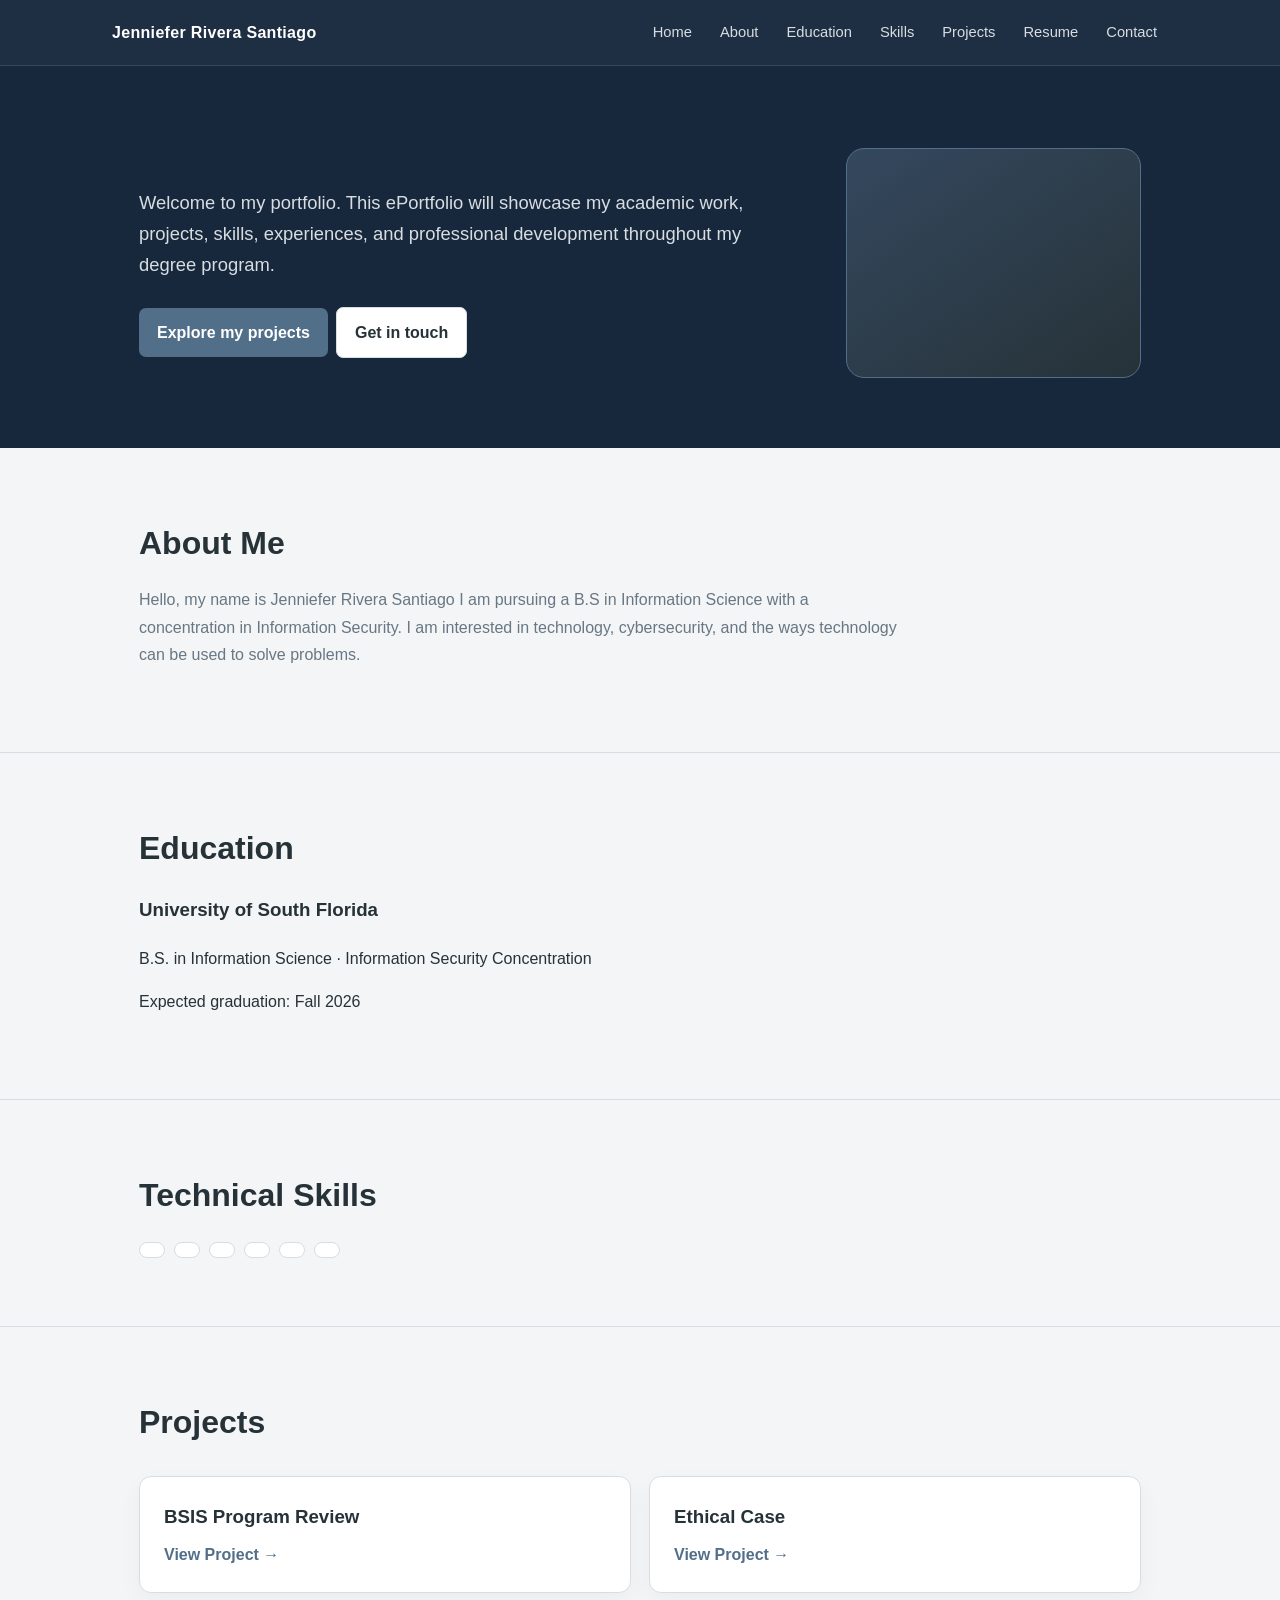
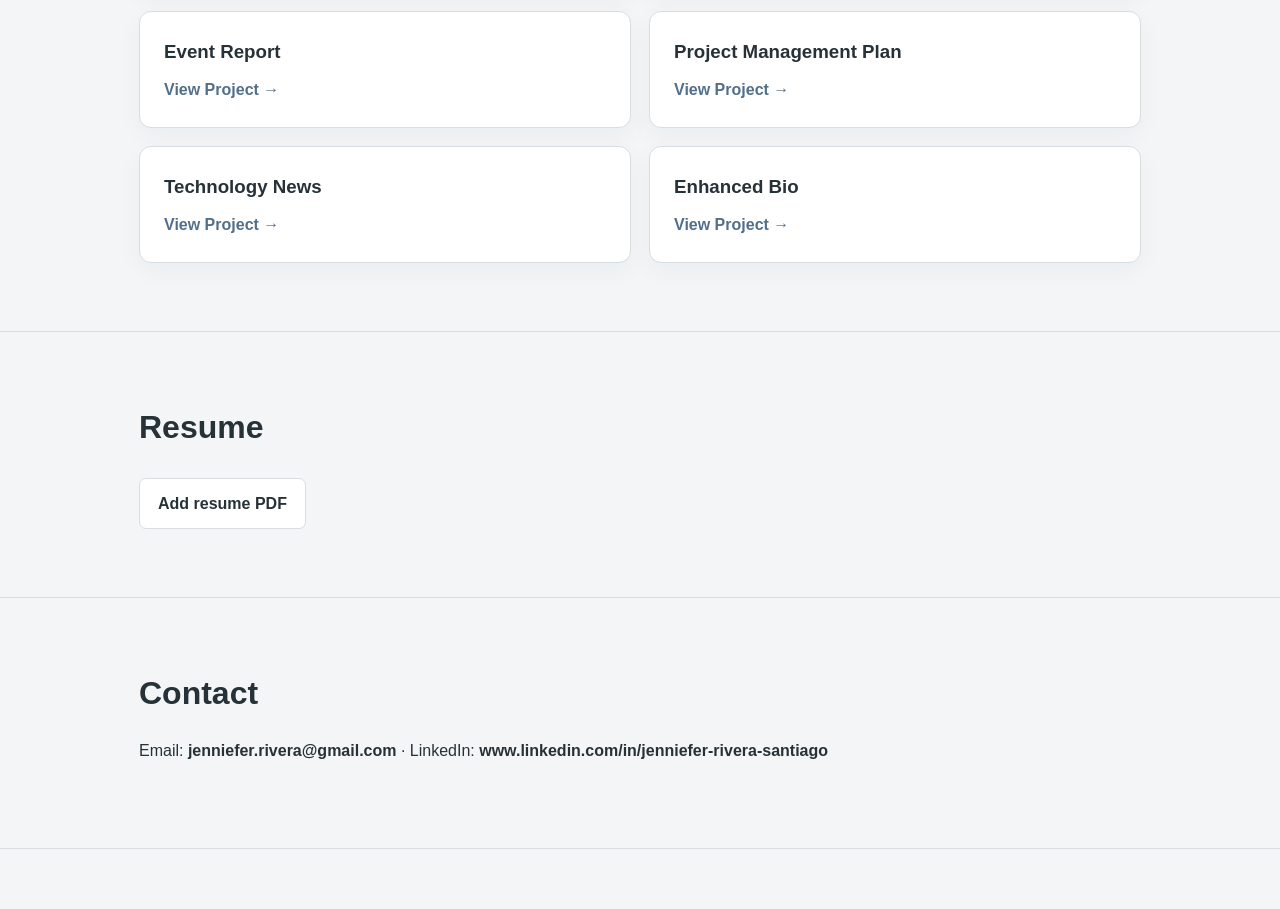
==== commit bc8c51d5: "Fix HTML structure and clean up content" ====
--- a/index.html
+++ b/index.html
@@ -1,7 +1,7 @@
 <!doctype html><html lang="en"><head><meta charset="utf-8"><meta name="viewport" content="width=device-width, initial-scale=1"><title>Welcome to my portfolio</title><link rel="stylesheet" href="assets/css/style.css"></head><body>
 <header class="topbar"><div class="nav"><a class="brand" href="#home">Jenniefer Rivera Santiago </a><nav class="navlinks"><a href="#home">Home</a><a href="#about">About</a><a href="#education">Education</a><a href="#skills">Skills</a><a href="#projects">Projects</a><a href="#resume">Resume</a><a href="#contact">Contact</a></nav></div></header>
 <main><section class="hero" id="home"><div class="container hero-grid"><div><p class="lead"> Welcome to my portfolio.
-    This ePortfolio will showcase my academic work, projects, skills, experiences, and professional development throughout my degree program.</p><a class="button" href="#projects">Explore my projects</a><a class="button secondary" href="#contact">Get in touch</a></div><div class="portrait">Optional profile photo<br><small>Add a professional photo here, or remove this panel.</small></div></div></section>
+    This ePortfolio will showcase my academic work, projects, skills, experiences, and professional development throughout my degree program.</p><a class="button" href="#projects">Explore my projects</a><a class="button secondary" href="#contact">Get in touch</a></div><div class="portrait"><br><small></small></div></div></section>
 <section class="section" id="about"><div class="container"><h2>About Me</h2><p class="section-intro">Hello, my name is Jenniefer Rivera Santiago
 I am pursuing a B.S in Information Science  with a concentration in Information Security. I am interested in technology, cybersecurity, and the ways technology can be used to solve problems.
 </p></div></section>
